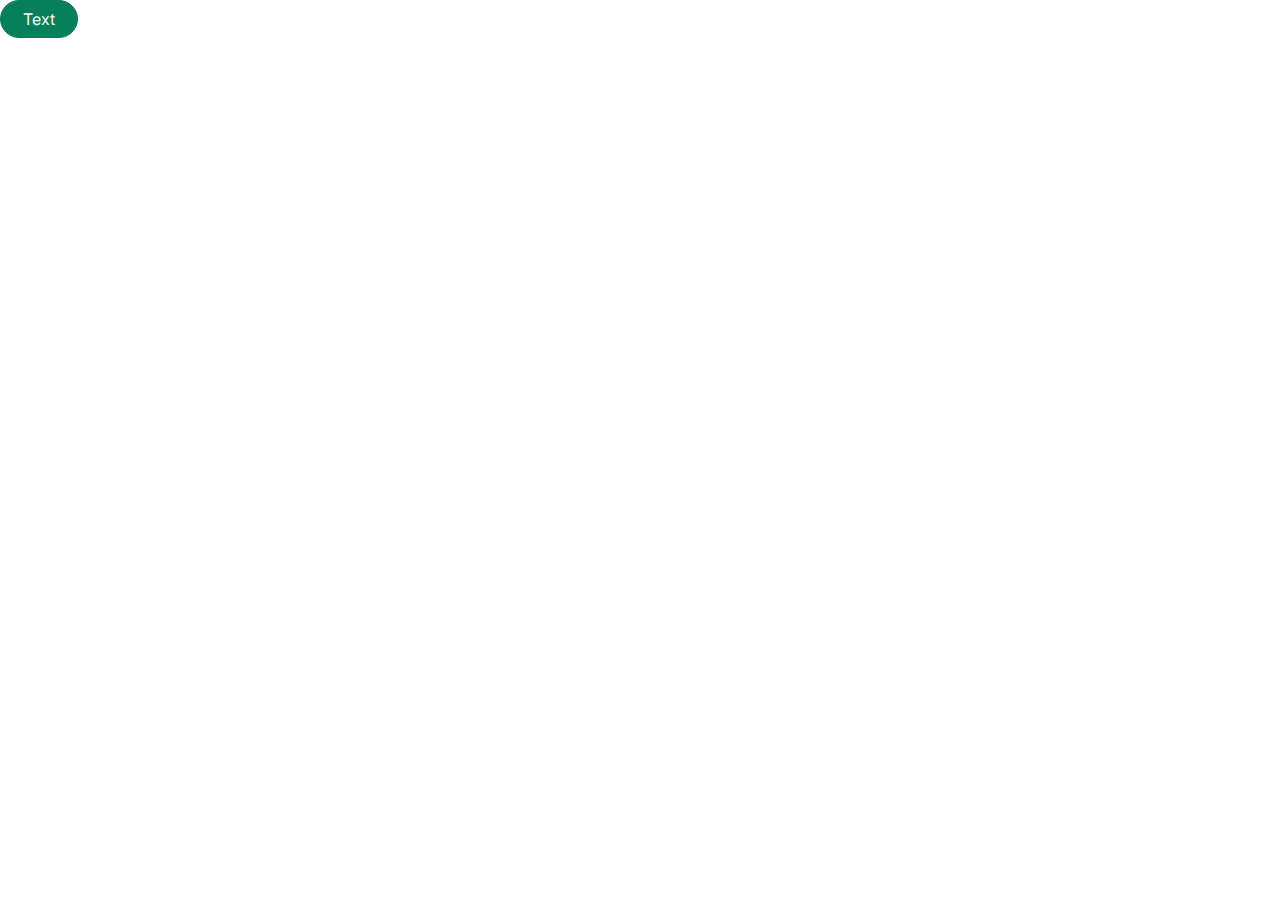
==== index.html @ 023bcb43 "feat/ styles for text and buttons - new var for font-weight, border-radius, transition" ====
<!DOCTYPE html>

<html lang="pt-br">

<head>

    <meta charset="UTF-8">

    <meta http-equiv="X-UA-Compatible" content="IE=edge">

    <meta name="viewport" content="width=device-width, initial-scale=1.0">

    <title>Living</title>

    <link rel="stylesheet" href="/styles/globalStyles.css">
    <link rel="stylesheet" href="/styles/text-type.css">
    <link rel="stylesheet" href="/styles/button-styles.css">

</head>

<body>

    <main></main>

    <button class="button-brand text-style-4">Text</button>

</body>

</html>
---- styles/globalStyles.css ----
@import url('https://fonts.googleapis.com/css2?family=Inter:wght@100;200;300;400;500;600;700;800;900&display=swap');


* {
  box-sizing: border-box;
  margin: 0;
  padding: 0;
  font-family: var(--font-family-1);
}

:root {
  --color-grey-100: #212529;
  --color-grey-200: #495057;
  --color-grey-300: #808387;
  --color-grey-400: #dee2e6;
  --color-grey-500: #e9ecef;
  --color-grey-600: #f1f3f5;
  --color-grey-700: #f8f9fa;
  --color-brand-100: #087f5b;
  --color-brand-200: #099268;

  --font-size-1: 2.5rem; /* 40px */
  --font-size-2: 1.75rem; /* 28px */
  --font-size-3: 1.25rem; /* 20px */
  --font-size-4: 1rem; /* 16px */

  --font-weight-1: 700; /* Bold */
  --font-weight-2: 600; /* Semi-bold */
  --font-weight-3: 400; /* Regular */

  --border-radius-1: 60px;
  --border-radius-2: 32px;

  --transition-300: 300ms;

  --font-family-1: 'Inter', sans-serif;
}
---- styles/text-type.css ----
.text-style-1 {
    font-size: var(--font-size-1);
    font-weight: var(--font-weight-2);
}

.text-style-2 {
    font-size: var(--font-size-2);
    font-weight: var(--font-weight-1);
}

.text-style-3 {
    font-size: var(--font-size-3);
    font-weight: var(--font-weight-2);
}

.text-style-4 {
    font-size: var(--font-size-4);
    font-weight: var(--font-weight-3);
}
---- styles/button-styles.css ----
.button-light-grey {
    height: 38px;
    padding: 0px 22px;
    color: var(--color-grey-200);
    background-color: var(--color-grey-700);
    border: 1px solid var(--color-grey-700);
    border-radius: var(--border-radius-2);
    cursor: pointer;
}

.button-light-grey:hover {
    background-color: var(--color-grey-600);
    border-color: var(--color-grey-600);
    transition: var(--transition-300);
}

.button-dark-grey {
    height: 38px;
    padding: 0px 22px;
    color: var(--color-grey-700);
    background-color: var(--color-grey-200);
    border: 1px solid var(--color-grey-200);
    border-radius: var(--border-radius-2);
    cursor: pointer;
}

.button-dark-grey:hover {
    background-color: var(--color-grey-300);
    border-color: var(--color-grey-300);
    transition: var(--transition-300);
}

.button-brand {
    height: 38px;
    padding: 0px 22px;
    color: var(--color-grey-700);
    background-color: var(--color-brand-100);
    border: 1px solid var(--color-brand-100);
    border-radius: var(--border-radius-2);
    cursor: pointer;
}

.button-brand:hover {
    background-color: var(--color-brand-200);
    border-color: var(--color-brand-200);
    transition: var(--transition-300);
}
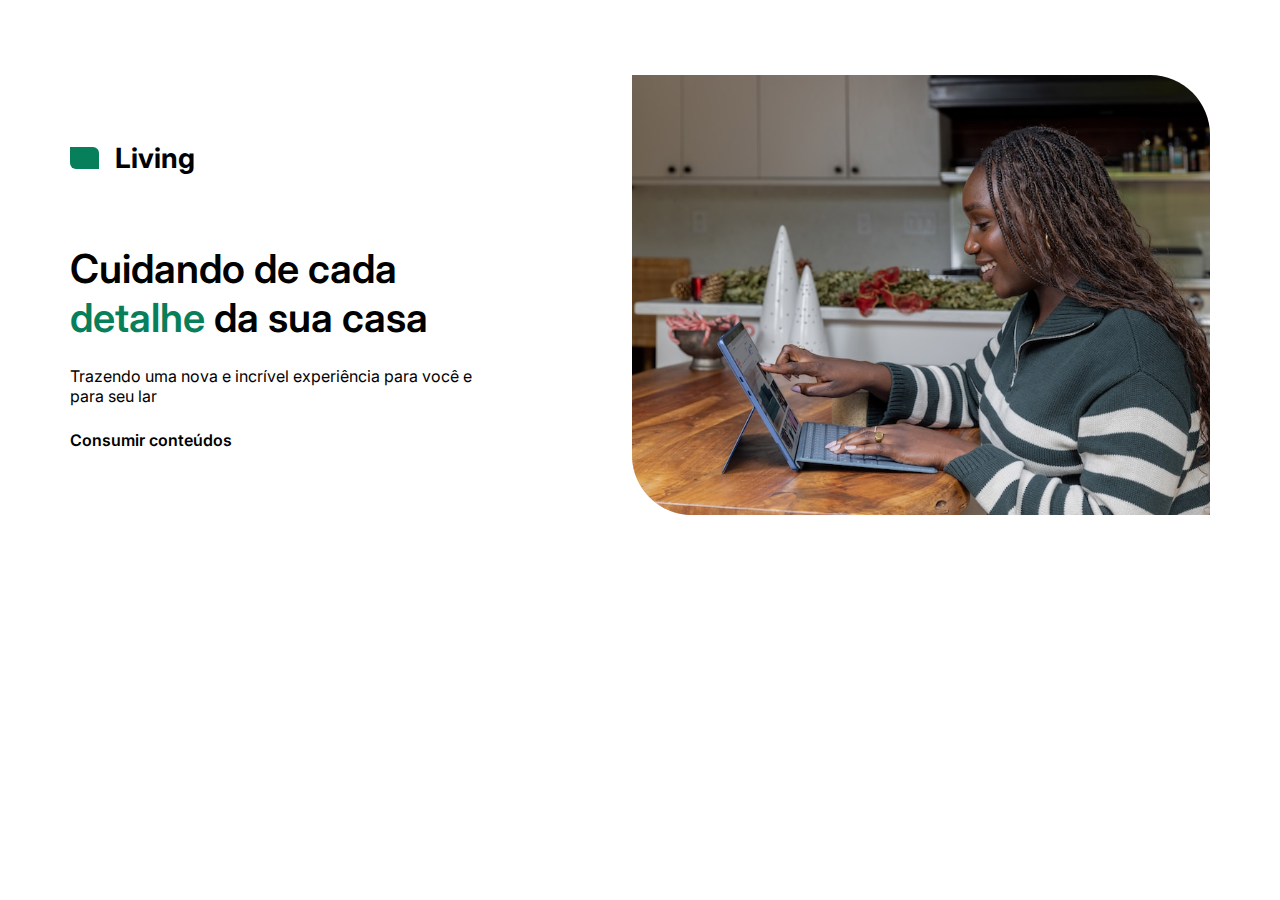
==== commit 13a0a1f4: "feat/ new text-style | home: header(html, css)" ====
--- a/index.html
+++ b/index.html
@@ -12,17 +12,42 @@
 
     <title>Living</title>
 
+    <!-- Global CSS -->
     <link rel="stylesheet" href="/styles/globalStyles.css">
     <link rel="stylesheet" href="/styles/text-type.css">
     <link rel="stylesheet" href="/styles/button-styles.css">
+
+    <!-- Local CSS -->
+    <link rel="stylesheet" href="/pages/home/index.css">
+    <link rel="stylesheet" href="/pages/home/header.css">
+
 
 </head>
 
 <body>
 
+    <div class="site-container">
+
+    <header class="header-site">
+
+        <section class="info-site">
+            <div class="h1-container">
+                <div class="box"></div>
+                <h1 class="text-style-2">Living</h1>
+            </div>
+
+        <p class="text-style-1">Cuidando de cada <span class="text-brand-100">detalhe</span> da sua casa</p>
+
+        <p class="text-style-4-r">Trazendo uma nova e incrível experiência para você e para seu lar</p>
+
+        <p class="text-style-4-sb">Consumir conteúdos</p>
+        </section>
+        
+        <img class="header-photo" src="src/images/header-pic.svg">
+    </header>
     <main></main>
 
-    <button class="button-brand text-style-4">Text</button>
+    </div>
 
 </body>
 
--- a/styles/globalStyles.css
+++ b/styles/globalStyles.css
@@ -1,11 +1,14 @@
 @import url('https://fonts.googleapis.com/css2?family=Inter:wght@100;200;300;400;500;600;700;800;900&display=swap');
-
 
 * {
   box-sizing: border-box;
   margin: 0;
   padding: 0;
   font-family: var(--font-family-1);
+}
+
+html, body {
+  height: 100%
 }
 
 :root {
--- a/styles/text-type.css
+++ b/styles/text-type.css
@@ -13,7 +13,12 @@
     font-weight: var(--font-weight-2);
 }
 
-.text-style-4 {
+.text-style-4-sb {
     font-size: var(--font-size-4);
+    font-weight: var(--font-weight-2);
+}
+
+.text-style-4-r {
+    font-size: var(--font-size-4);  
     font-weight: var(--font-weight-3);
 }--- a/pages/home/index.css
+++ b/pages/home/index.css
@@ -0,0 +1,9 @@
+.site-container {
+    width: 1140px;
+    margin: 0 auto;
+    padding-top: 75px;
+}
+
+.text-brand-100 {
+    color: var(--color-brand-100);
+}--- a/pages/home/header.css
+++ b/pages/home/header.css
@@ -0,0 +1,28 @@
+.header-site {
+    width: 100%;
+    display: flex;
+    align-items: center;
+    justify-content: space-between;
+}
+
+.info-site {
+    width: 430px;
+    display: flex;
+    flex-direction: column;
+    gap: 24px;
+}
+
+.h1-container {
+    display: flex;
+    flex-direction: row;
+    align-items: center;
+    gap: 16px;
+    margin-bottom: 45px;
+}
+
+.box {
+    width: 29px;
+    height: 22px;
+    background-color: var(--color-brand-100);
+    border-radius: 0px 6px;
+}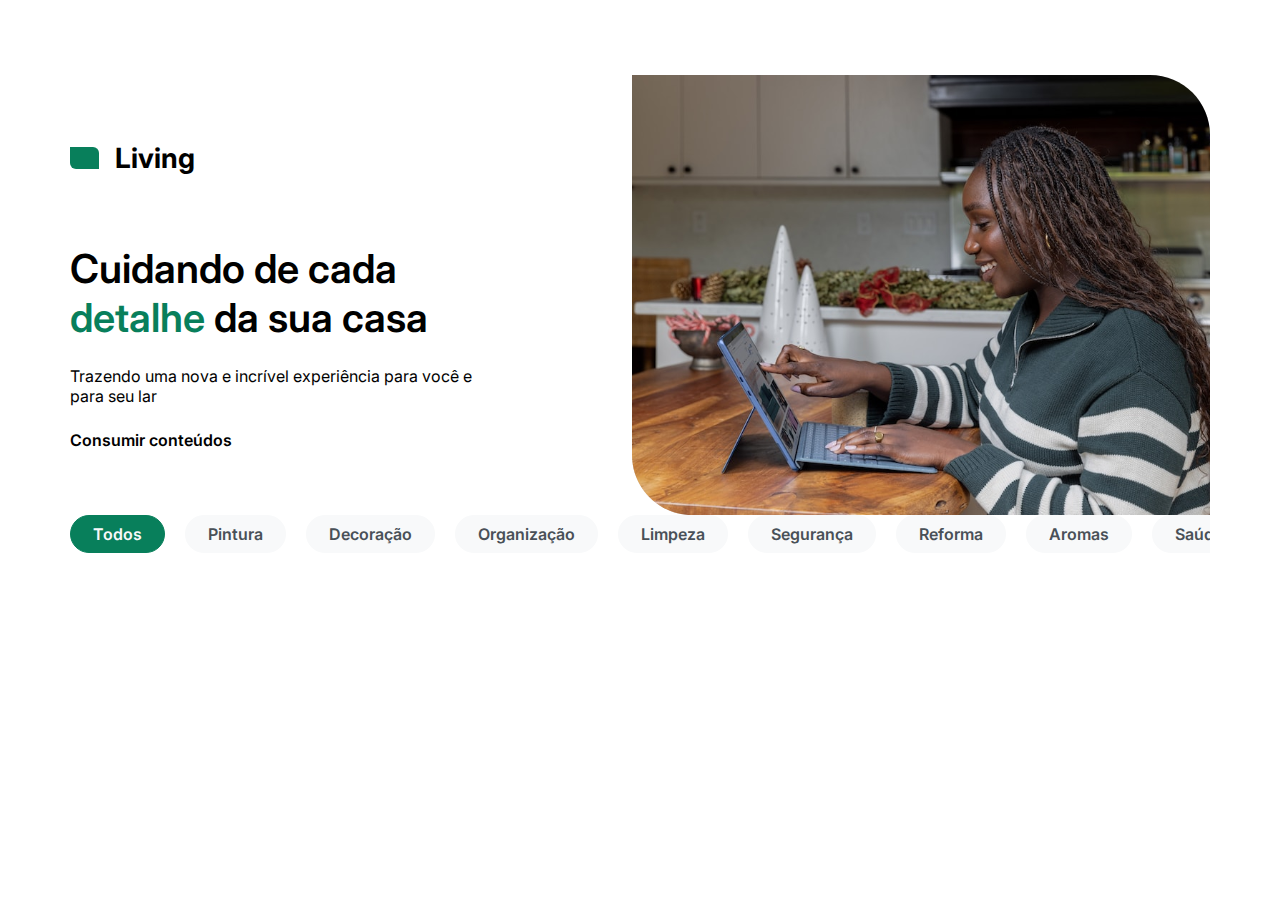
==== commit e8102765: "feat/ navigation(html, css)" ====
--- a/index.html
+++ b/index.html
@@ -20,6 +20,7 @@
     <!-- Local CSS -->
     <link rel="stylesheet" href="/pages/home/index.css">
     <link rel="stylesheet" href="/pages/home/header.css">
+    <link rel="stylesheet" href="/pages/home/navigation.css">
 
 
 </head>
@@ -45,7 +46,18 @@
         
         <img class="header-photo" src="src/images/header-pic.svg">
     </header>
-    <main></main>
+
+    <nav class="categories">
+        <button class="button-brand text-style-4-sb">Todos</button>
+        <button class="button-light-grey text-style-4-sb">Pintura</button>
+        <button class="button-light-grey text-style-4-sb">Decoração</button>
+        <button class="button-light-grey text-style-4-sb">Organização</button>
+        <button class="button-light-grey text-style-4-sb">Limpeza</button>
+        <button class="button-light-grey text-style-4-sb">Segurança</button>
+        <button class="button-light-grey text-style-4-sb">Reforma</button>
+        <button class="button-light-grey text-style-4-sb">Aromas</button>
+        <button class="button-light-grey text-style-4-sb">Saúde</button>
+    </nav>
 
     </div>
 
--- a/pages/home/navigation.css
+++ b/pages/home/navigation.css
@@ -0,0 +1,5 @@
+.categories {
+    display: flex;
+    gap: 20px;
+    overflow: hidden;
+}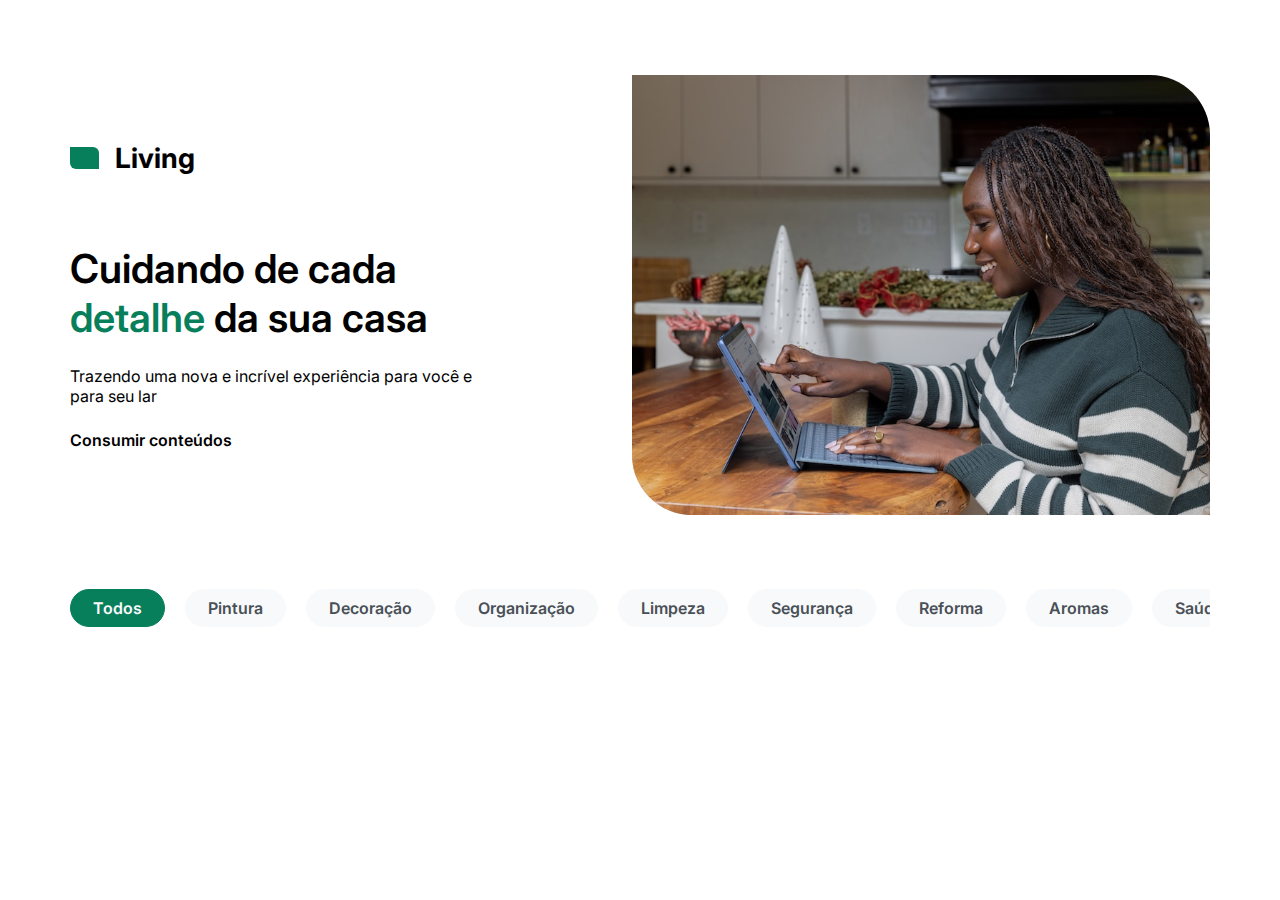
==== commit c0dc61a9: "feat/ renderNews(javascript, css)" ====
--- a/index.html
+++ b/index.html
@@ -13,15 +13,19 @@
     <title>Living</title>
 
     <!-- Global CSS -->
-    <link rel="stylesheet" href="/styles/globalStyles.css">
-    <link rel="stylesheet" href="/styles/text-type.css">
-    <link rel="stylesheet" href="/styles/button-styles.css">
+    <link rel="stylesheet" href="src/styles/globalStyles.css">
+    <link rel="stylesheet" href="src/styles/text-type.css">
+    <link rel="stylesheet" href="src/styles/button-styles.css">
 
     <!-- Local CSS -->
     <link rel="stylesheet" href="/pages/home/index.css">
     <link rel="stylesheet" href="/pages/home/header.css">
     <link rel="stylesheet" href="/pages/home/navigation.css">
+    <link rel="stylesheet" href="/pages/home/post.css">
+    <link rel="stylesheet" href="/pages/home/cards.css">
 
+    <!-- Javascript -->
+    <script defer src="/pages/home/render-post.js" type="module"></script>
 
 </head>
 
@@ -59,6 +63,10 @@
         <button class="button-light-grey text-style-4-sb">Saúde</button>
     </nav>
 
+    <main class="post-area">
+        <ul class="post-list"></ul>
+    </main>
+
     </div>
 
 </body>
--- a/src/styles/globalStyles.css
+++ b/src/styles/globalStyles.css
@@ -0,0 +1,40 @@
+@import url('https://fonts.googleapis.com/css2?family=Inter:wght@100;200;300;400;500;600;700;800;900&display=swap');
+
+* {
+  box-sizing: border-box;
+  margin: 0;
+  padding: 0;
+  font-family: var(--font-family-1);
+}
+
+html, body {
+  height: 100%
+}
+
+:root {
+  --color-grey-100: #212529;
+  --color-grey-200: #495057;
+  --color-grey-300: #808387;
+  --color-grey-400: #dee2e6;
+  --color-grey-500: #e9ecef;
+  --color-grey-600: #f1f3f5;
+  --color-grey-700: #f8f9fa;
+  --color-brand-100: #087f5b;
+  --color-brand-200: #099268;
+
+  --font-size-1: 2.5rem; /* 40px */
+  --font-size-2: 1.75rem; /* 28px */
+  --font-size-3: 1.25rem; /* 20px */
+  --font-size-4: 1rem; /* 16px */
+
+  --font-weight-1: 700; /* Bold */
+  --font-weight-2: 600; /* Semi-bold */
+  --font-weight-3: 400; /* Regular */
+
+  --border-radius-1: 60px;
+  --border-radius-2: 32px;
+
+  --transition-300: 300ms;
+
+  --font-family-1: 'Inter', sans-serif;
+}
--- a/src/styles/text-type.css
+++ b/src/styles/text-type.css
@@ -0,0 +1,24 @@
+.text-style-1 {
+    font-size: var(--font-size-1);
+    font-weight: var(--font-weight-2);
+}
+
+.text-style-2 {
+    font-size: var(--font-size-2);
+    font-weight: var(--font-weight-1);
+}
+
+.text-style-3 {
+    font-size: var(--font-size-3);
+    font-weight: var(--font-weight-2);
+}
+
+.text-style-4-sb {
+    font-size: var(--font-size-4);
+    font-weight: var(--font-weight-2);
+}
+
+.text-style-4-r {
+    font-size: var(--font-size-4);  
+    font-weight: var(--font-weight-3);
+}--- a/src/styles/button-styles.css
+++ b/src/styles/button-styles.css
@@ -0,0 +1,47 @@
+.button-light-grey {
+    height: 38px;
+    padding: 0px 22px;
+    color: var(--color-grey-200);
+    background-color: var(--color-grey-700);
+    border: 1px solid var(--color-grey-700);
+    border-radius: var(--border-radius-2);
+    cursor: pointer;
+}
+
+.button-light-grey:hover {
+    background-color: var(--color-grey-600);
+    border-color: var(--color-grey-600);
+    transition: var(--transition-300);
+}
+
+.button-dark-grey {
+    height: 38px;
+    padding: 0px 22px;
+    color: var(--color-grey-700);
+    background-color: var(--color-grey-200);
+    border: 1px solid var(--color-grey-200);
+    border-radius: var(--border-radius-2);
+    cursor: pointer;
+}
+
+.button-dark-grey:hover {
+    background-color: var(--color-grey-300);
+    border-color: var(--color-grey-300);
+    transition: var(--transition-300);
+}
+
+.button-brand {
+    height: 38px;
+    padding: 0px 22px;
+    color: var(--color-grey-700);
+    background-color: var(--color-brand-100);
+    border: 1px solid var(--color-brand-100);
+    border-radius: var(--border-radius-2);
+    cursor: pointer;
+}
+
+.button-brand:hover {
+    background-color: var(--color-brand-200);
+    border-color: var(--color-brand-200);
+    transition: var(--transition-300);
+}--- a/pages/home/navigation.css
+++ b/pages/home/navigation.css
@@ -2,4 +2,5 @@
     display: flex;
     gap: 20px;
     overflow: hidden;
+    margin-top: 74px;
 }--- a/pages/home/post.css
+++ b/pages/home/post.css
@@ -0,0 +1,10 @@
+.post-area {
+    margin-top: 46px;
+}
+
+.post-list {
+    display: flex;
+    flex-wrap: wrap;
+    gap: 44px;
+    list-style: none;
+}--- a/pages/home/cards.css
+++ b/pages/home/cards.css
@@ -0,0 +1,22 @@
+.news-card {
+    width: 548px;
+    height: 360px;
+    display: flex;
+    flex-direction: column;
+    gap: 16px;
+}
+
+.card-image {
+    width: 100%;
+    height: 172px;
+    object-fit: cover;
+    margin-bottom: 8px;
+}
+
+.card-link {
+    align-self: flex-start;
+    color: var(--color-brand-100);
+    cursor: pointer;
+    border: none;
+    background-color: transparent;
+}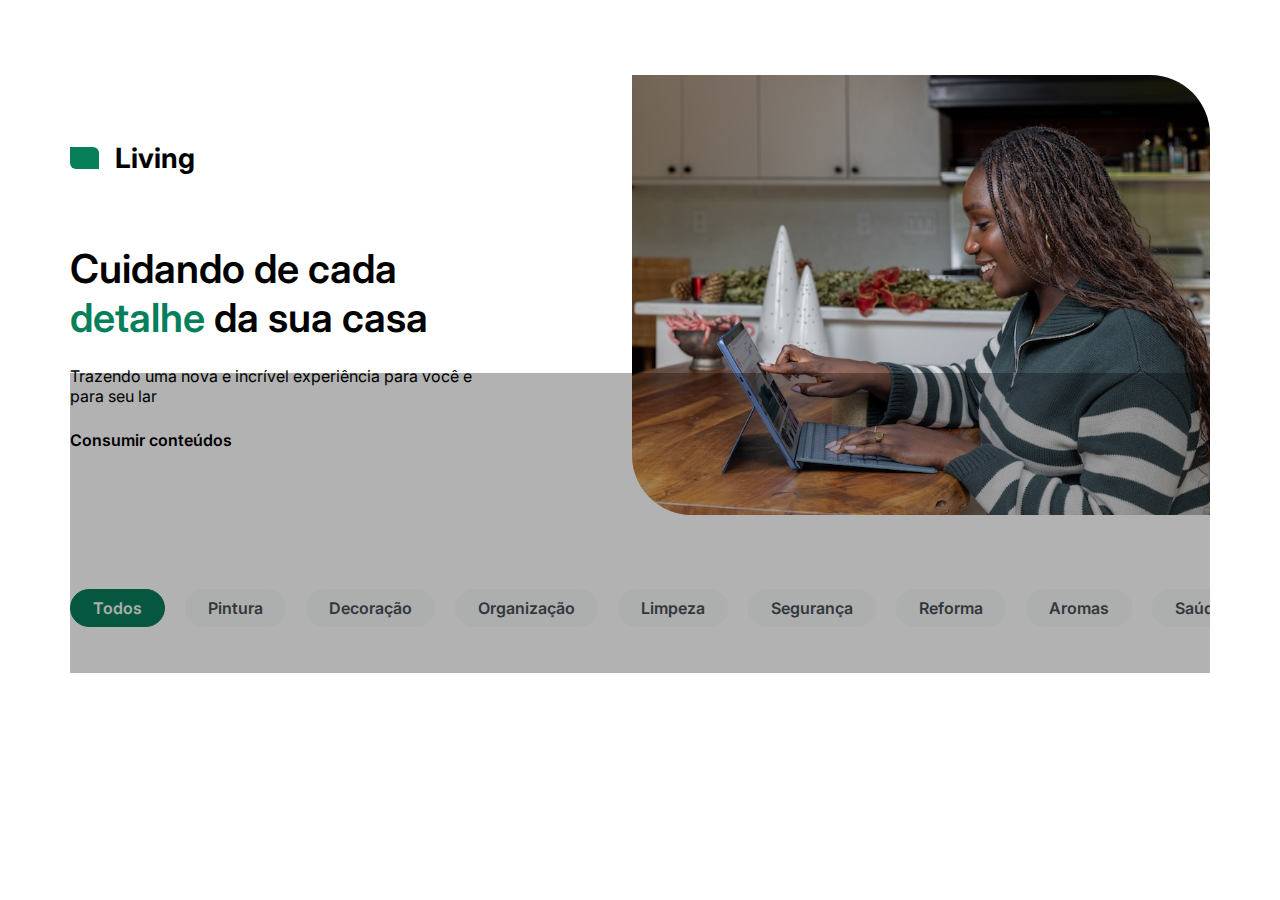
==== commit 59f1f56c: "feat/ infinite-scrolling" ====
--- a/index.html
+++ b/index.html
@@ -25,7 +25,8 @@
     <link rel="stylesheet" href="/pages/home/cards.css">
 
     <!-- Javascript -->
-    <script defer src="/pages/home/render-post.js" type="module"></script>
+    <script defer src="/pages/home/render-news.js" type="module"></script>
+    <script defer src="/pages/home/filtered-news.js" type="module"></script>
 
 </head>
 
@@ -52,19 +53,20 @@
     </header>
 
     <nav class="categories">
-        <button class="button-brand text-style-4-sb">Todos</button>
-        <button class="button-light-grey text-style-4-sb">Pintura</button>
-        <button class="button-light-grey text-style-4-sb">Decoração</button>
-        <button class="button-light-grey text-style-4-sb">Organização</button>
-        <button class="button-light-grey text-style-4-sb">Limpeza</button>
-        <button class="button-light-grey text-style-4-sb">Segurança</button>
-        <button class="button-light-grey text-style-4-sb">Reforma</button>
-        <button class="button-light-grey text-style-4-sb">Aromas</button>
-        <button class="button-light-grey text-style-4-sb">Saúde</button>
+        <button class="button-category button-brand text-style-4-sb">Todos</button>
+        <button class="button-category button-light-grey text-style-4-sb">Pintura</button>
+        <button class="button-category button-light-grey text-style-4-sb">Decoração</button>
+        <button class="button-category button-light-grey text-style-4-sb">Organização</button>
+        <button class="button-category button-light-grey text-style-4-sb">Limpeza</button>
+        <button class="button-category button-light-grey text-style-4-sb">Segurança</button>
+        <button class="button-category button-light-grey text-style-4-sb">Reforma</button>
+        <button class="button-category button-light-grey text-style-4-sb">Aromas</button>
+        <button class="button-category button-light-grey text-style-4-sb">Saúde</button>
     </nav>
 
     <main class="post-area">
         <ul class="post-list"></ul>
+        <!-- <div class="infinite-scroll-threshold"></div> -->
     </main>
 
     </div>
--- a/pages/home/post.css
+++ b/pages/home/post.css
@@ -1,4 +1,5 @@
 .post-area {
+    position: relative;
     margin-top: 46px;
 }
 
@@ -7,4 +8,12 @@
     flex-wrap: wrap;
     gap: 44px;
     list-style: none;
+}
+
+.infinite-scroll-threshold {
+    position: absolute;
+    width: 100%;
+    height: 300px;
+    background-color: rgba(0, 0, 0, 0.3);
+    bottom: 0;
 }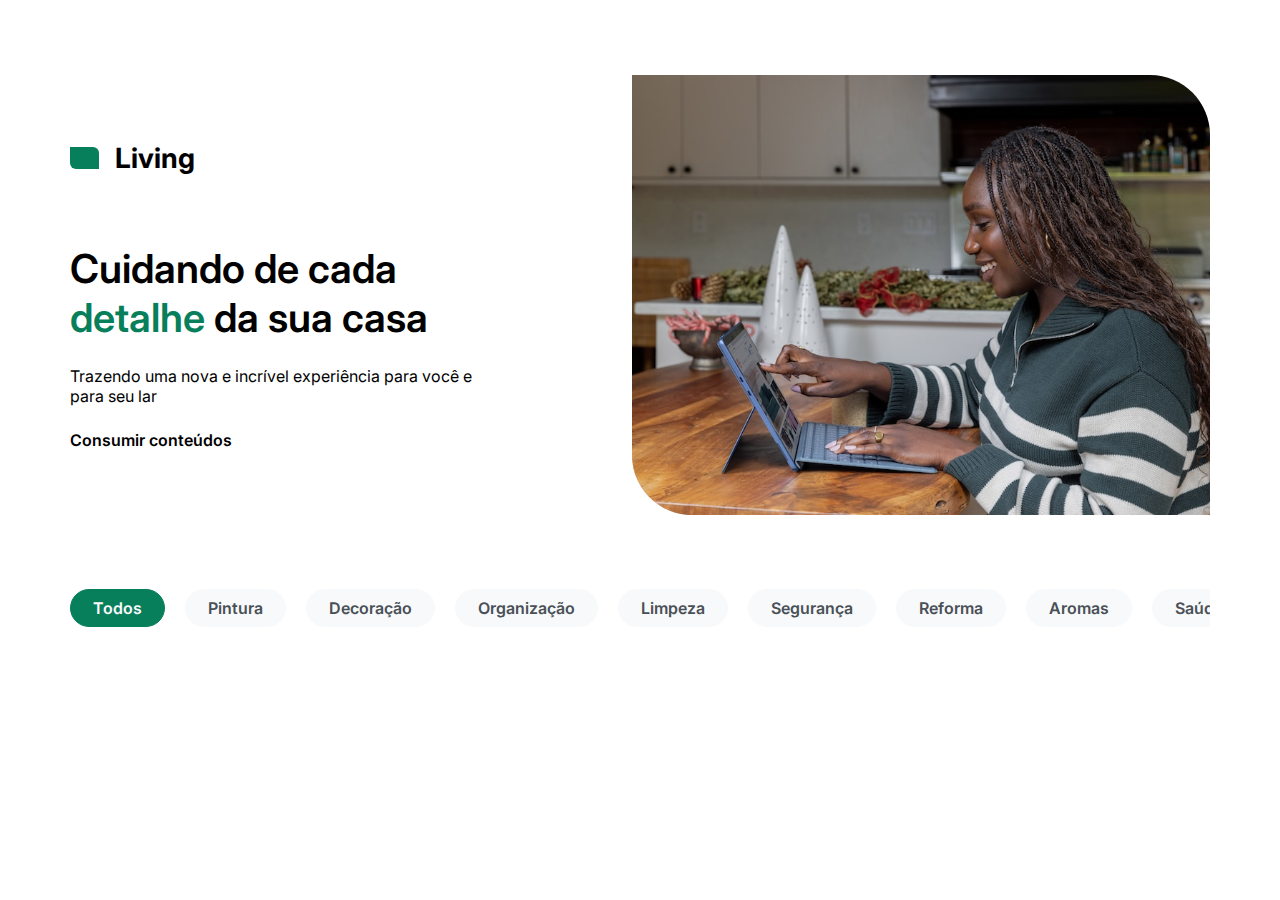
==== commit 344efe3a: "fix/ inifite-scrolling" ====
--- a/index.html
+++ b/index.html
@@ -23,6 +23,7 @@
     <link rel="stylesheet" href="/pages/home/navigation.css">
     <link rel="stylesheet" href="/pages/home/post.css">
     <link rel="stylesheet" href="/pages/home/cards.css">
+    <link rel="stylesheet" href="/pages/home/footer.css">
 
     <!-- Javascript -->
     <script defer src="/pages/home/render-news.js" type="module"></script>
@@ -53,7 +54,7 @@
     </header>
 
     <nav class="categories">
-        <button class="button-category button-brand text-style-4-sb">Todos</button>
+        <button class="button-category button-brand selected text-style-4-sb">Todos</button>
         <button class="button-category button-light-grey text-style-4-sb">Pintura</button>
         <button class="button-category button-light-grey text-style-4-sb">Decoração</button>
         <button class="button-category button-light-grey text-style-4-sb">Organização</button>
@@ -66,7 +67,6 @@
 
     <main class="post-area">
         <ul class="post-list"></ul>
-        <!-- <div class="infinite-scroll-threshold"></div> -->
     </main>
 
     </div>
--- a/pages/home/post.css
+++ b/pages/home/post.css
@@ -11,9 +11,8 @@
 }
 
 .infinite-scroll-threshold {
+    width: 100%;
+    height: 100px;
+    z-index: -1;
     position: absolute;
-    width: 100%;
-    height: 300px;
-    background-color: rgba(0, 0, 0, 0.3);
-    bottom: 0;
 }--- a/pages/home/footer.css
+++ b/pages/home/footer.css
@@ -0,0 +1,4 @@
+.site-footer {
+    width: 100%;
+    background-color: var(--color-grey-100);
+}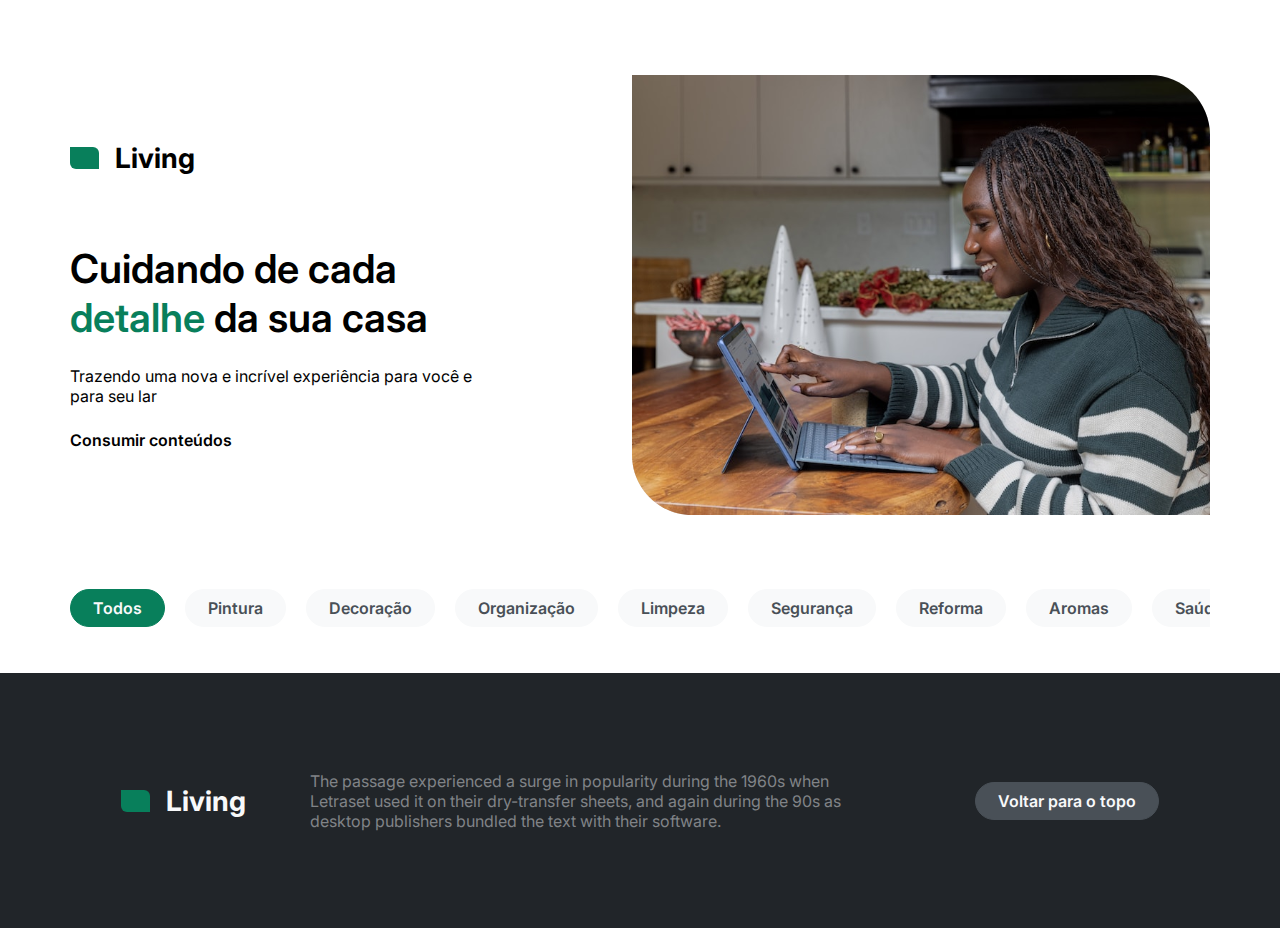
==== commit 1cd449ce: "feat/ footer and go-to-top button" ====
--- a/index.html
+++ b/index.html
@@ -28,6 +28,7 @@
     <!-- Javascript -->
     <script defer src="/pages/home/render-news.js" type="module"></script>
     <script defer src="/pages/home/filtered-news.js" type="module"></script>
+    <script defer src="/pages/home/footer-button.js"></script>
 
 </head>
 
@@ -71,6 +72,19 @@
 
     </div>
 
+    <footer class="site-footer">
+
+        <div class="info-footer-container">
+            <div class="site-footer-info">
+                <div class="box-info"></div>
+                <h1 class="text-style-2 footer-h1">Living</h1>
+            </div>
+            <p class="footer-info text-style-4-r">The passage experienced a surge in popularity during the 1960s when Letraset used it on their dry-transfer sheets, and again during the 90s as desktop publishers bundled the text with their software.</p>
+        </div>
+
+        <button class="go-top text-style-4-sb">Voltar para o topo</button>
+        
+    </footer>
 </body>
 
 </html>--- a/pages/home/footer.css
+++ b/pages/home/footer.css
@@ -1,4 +1,46 @@
 .site-footer {
     width: 100%;
+    height: 255px;
     background-color: var(--color-grey-100);
+    display: flex;
+    justify-content: space-evenly;
+    align-items: center;
+}
+
+.site-footer-info {
+    display: flex;
+    align-items: center;
+    gap: 16px;
+}
+
+.info-footer-container {
+    width: 733px;;
+    display: flex;
+    gap: 64px;
+}
+
+.box-info {
+    width: 29px;
+    height: 22px;
+    background-color: var(--color-brand-100);
+    border-radius: 0px 6px;
+}
+
+.footer-h1 {
+    color: var(--color-grey-700);
+}
+
+.footer-info {
+    width: 551px;
+    color: var(--color-grey-300);
+}
+
+.go-top {
+    height: 38px;
+    padding: 0px 22px;
+    background-color: var(--color-grey-200);
+    color: var(--color-grey-700);
+    border: 1px solid var(--color-grey-200);
+    border-radius: var(--border-radius-2);
+    cursor: pointer;
 }